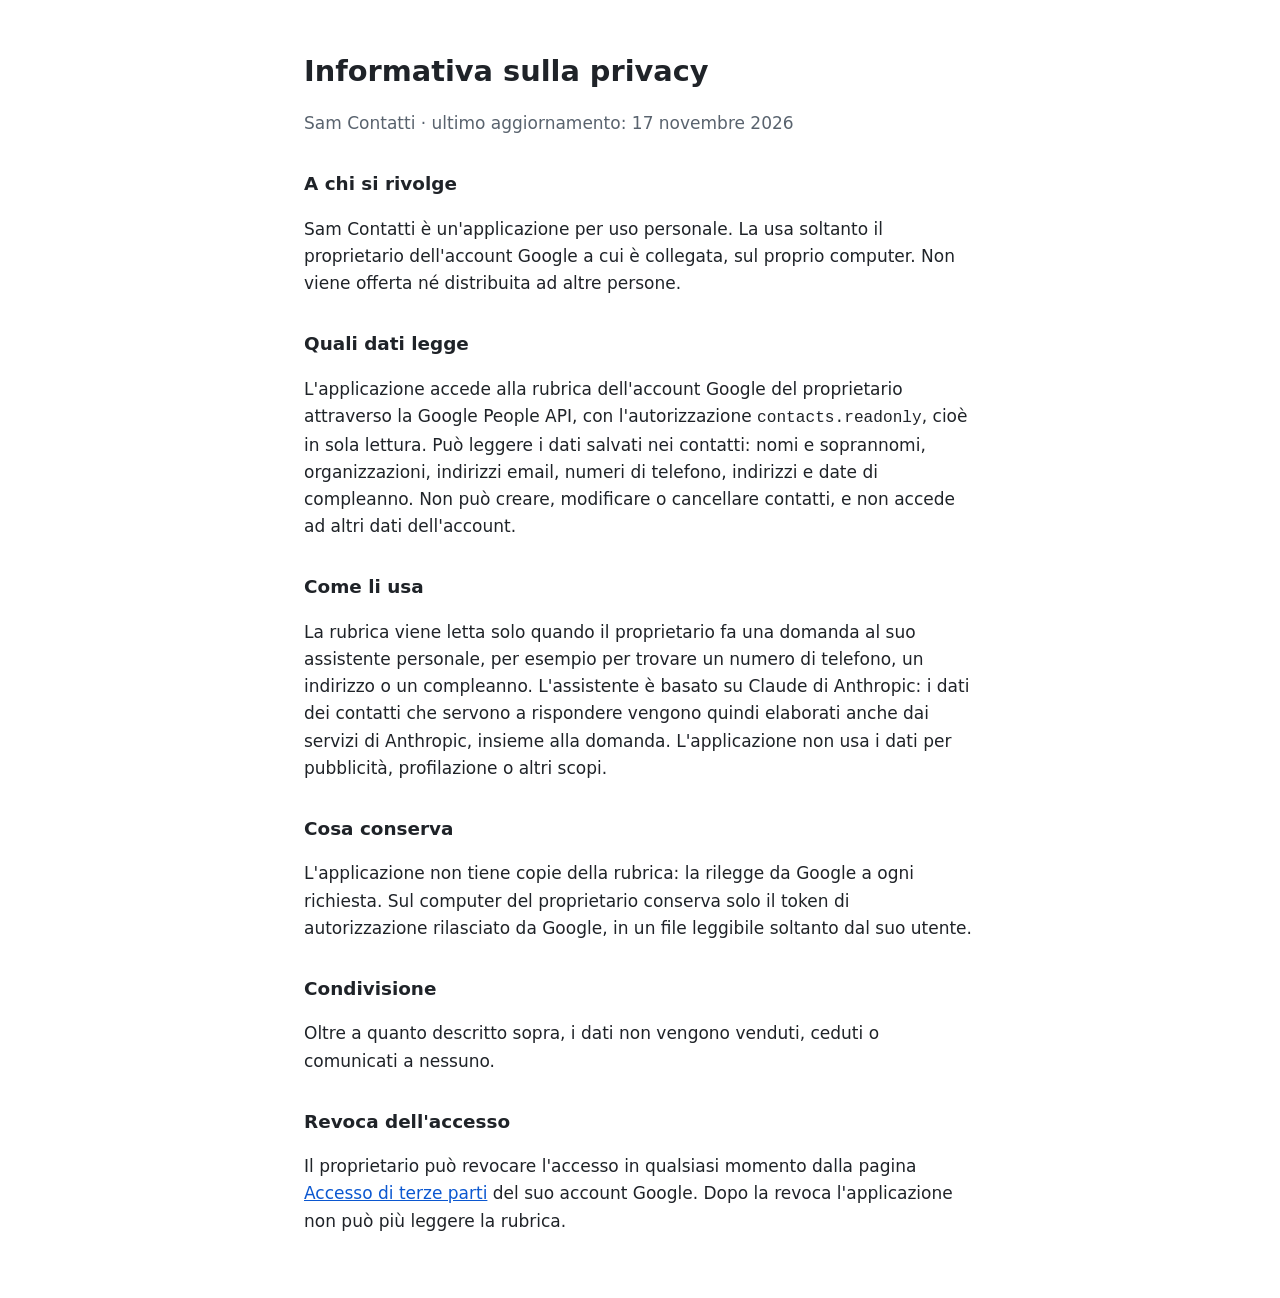
==== privacy.html @ 9b50a70a "Pagine di Sam Contatti: home page e informativa sulla privacy" ====
<!doctype html>
<html lang="it">
<head>
<meta charset="utf-8">
<meta name="viewport" content="width=device-width, initial-scale=1">
<title>Sam Contatti · Privacy</title>
<link rel="stylesheet" href="stile.css">
</head>
<body>
<main>
<h1>Informativa sulla privacy</h1>
<p class="nota">Sam Contatti · ultimo aggiornamento: 17 novembre 2026</p>

<h2>A chi si rivolge</h2>
<p>Sam Contatti è un'applicazione per uso personale. La usa soltanto il proprietario dell'account Google a cui è collegata, sul proprio computer. Non viene offerta né distribuita ad altre persone.</p>

<h2>Quali dati legge</h2>
<p>L'applicazione accede alla rubrica dell'account Google del proprietario attraverso la Google People API, con l'autorizzazione <code>contacts.readonly</code>, cioè in sola lettura. Può leggere i dati salvati nei contatti: nomi e soprannomi, organizzazioni, indirizzi email, numeri di telefono, indirizzi e date di compleanno. Non può creare, modificare o cancellare contatti, e non accede ad altri dati dell'account.</p>

<h2>Come li usa</h2>
<p>La rubrica viene letta solo quando il proprietario fa una domanda al suo assistente personale, per esempio per trovare un numero di telefono, un indirizzo o un compleanno. L'assistente è basato su Claude di Anthropic: i dati dei contatti che servono a rispondere vengono quindi elaborati anche dai servizi di Anthropic, insieme alla domanda. L'applicazione non usa i dati per pubblicità, profilazione o altri scopi.</p>

<h2>Cosa conserva</h2>
<p>L'applicazione non tiene copie della rubrica: la rilegge da Google a ogni richiesta. Sul computer del proprietario conserva solo il token di autorizzazione rilasciato da Google, in un file leggibile soltanto dal suo utente.</p>

<h2>Condivisione</h2>
<p>Oltre a quanto descritto sopra, i dati non vengono venduti, ceduti o comunicati a nessuno.</p>

<h2>Revoca dell'accesso</h2>
<p>Il proprietario può revocare l'accesso in qualsiasi momento dalla pagina <a href="https://myaccount.google.com/permissions">Accesso di terze parti</a> del suo account Google. Dopo la revoca l'applicazione non può più leggere la rubrica.</p>
</main>
</body>
</html>
---- stile.css ----
:root {
  --testo: #1f2328;
  --tenue: #59636e;
  --sfondo: #ffffff;
  --link: #0b57d0;
}
@media (prefers-color-scheme: dark) {
  :root {
    --testo: #e6edf3;
    --tenue: #9198a1;
    --sfondo: #0d1117;
    --link: #7cacf8;
  }
}
body {
  margin: 0;
  background: var(--sfondo);
  color: var(--testo);
  font: 17px/1.6 system-ui, -apple-system, "Segoe UI", Roboto, sans-serif;
}
main {
  max-width: 42rem;
  margin: 0 auto;
  padding: 3rem 1rem;
}
h1 { font-size: 1.8rem; margin: 0 0 1rem; }
h2 { font-size: 1.15rem; margin: 2rem 0 0.5rem; }
a { color: var(--link); }
code { font-size: 0.95em; }
.nota { color: var(--tenue); margin-top: 0; }
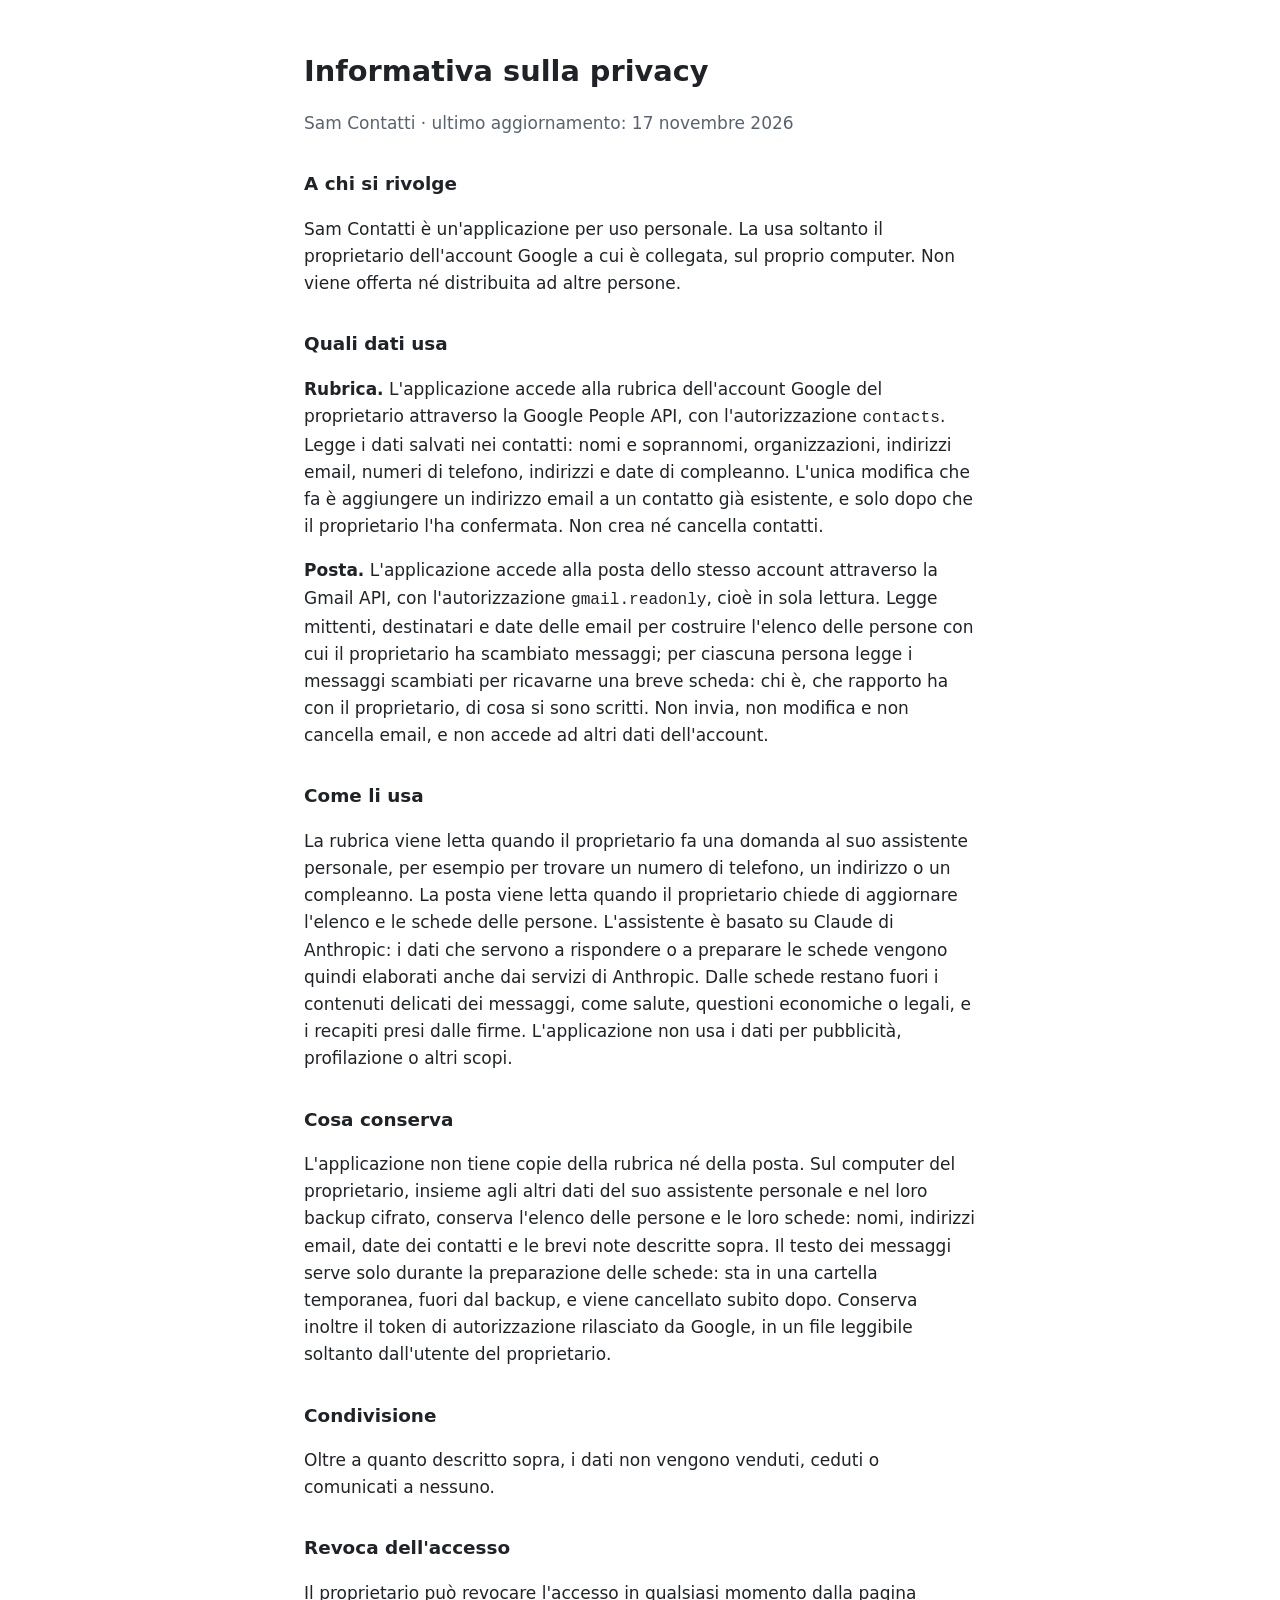
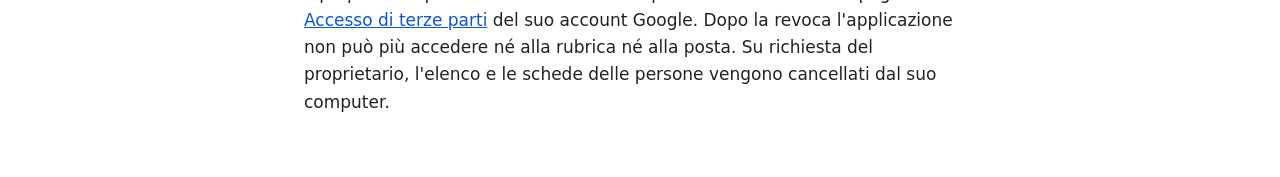
==== commit 4cbc2ce9: "Pagine aggiornate: rubrica con l'aggiunta delle email e lettura della posta Co-Authored-By: Claude O" ====
--- a/privacy.html
+++ b/privacy.html
@@ -14,20 +14,21 @@
 <h2>A chi si rivolge</h2>
 <p>Sam Contatti è un'applicazione per uso personale. La usa soltanto il proprietario dell'account Google a cui è collegata, sul proprio computer. Non viene offerta né distribuita ad altre persone.</p>
 
-<h2>Quali dati legge</h2>
-<p>L'applicazione accede alla rubrica dell'account Google del proprietario attraverso la Google People API, con l'autorizzazione <code>contacts.readonly</code>, cioè in sola lettura. Può leggere i dati salvati nei contatti: nomi e soprannomi, organizzazioni, indirizzi email, numeri di telefono, indirizzi e date di compleanno. Non può creare, modificare o cancellare contatti, e non accede ad altri dati dell'account.</p>
+<h2>Quali dati usa</h2>
+<p><strong>Rubrica.</strong> L'applicazione accede alla rubrica dell'account Google del proprietario attraverso la Google People API, con l'autorizzazione <code>contacts</code>. Legge i dati salvati nei contatti: nomi e soprannomi, organizzazioni, indirizzi email, numeri di telefono, indirizzi e date di compleanno. L'unica modifica che fa è aggiungere un indirizzo email a un contatto già esistente, e solo dopo che il proprietario l'ha confermata. Non crea né cancella contatti.</p>
+<p><strong>Posta.</strong> L'applicazione accede alla posta dello stesso account attraverso la Gmail API, con l'autorizzazione <code>gmail.readonly</code>, cioè in sola lettura. Legge mittenti, destinatari e date delle email per costruire l'elenco delle persone con cui il proprietario ha scambiato messaggi; per ciascuna persona legge i messaggi scambiati per ricavarne una breve scheda: chi è, che rapporto ha con il proprietario, di cosa si sono scritti. Non invia, non modifica e non cancella email, e non accede ad altri dati dell'account.</p>
 
 <h2>Come li usa</h2>
-<p>La rubrica viene letta solo quando il proprietario fa una domanda al suo assistente personale, per esempio per trovare un numero di telefono, un indirizzo o un compleanno. L'assistente è basato su Claude di Anthropic: i dati dei contatti che servono a rispondere vengono quindi elaborati anche dai servizi di Anthropic, insieme alla domanda. L'applicazione non usa i dati per pubblicità, profilazione o altri scopi.</p>
+<p>La rubrica viene letta quando il proprietario fa una domanda al suo assistente personale, per esempio per trovare un numero di telefono, un indirizzo o un compleanno. La posta viene letta quando il proprietario chiede di aggiornare l'elenco e le schede delle persone. L'assistente è basato su Claude di Anthropic: i dati che servono a rispondere o a preparare le schede vengono quindi elaborati anche dai servizi di Anthropic. Dalle schede restano fuori i contenuti delicati dei messaggi, come salute, questioni economiche o legali, e i recapiti presi dalle firme. L'applicazione non usa i dati per pubblicità, profilazione o altri scopi.</p>
 
 <h2>Cosa conserva</h2>
-<p>L'applicazione non tiene copie della rubrica: la rilegge da Google a ogni richiesta. Sul computer del proprietario conserva solo il token di autorizzazione rilasciato da Google, in un file leggibile soltanto dal suo utente.</p>
+<p>L'applicazione non tiene copie della rubrica né della posta. Sul computer del proprietario, insieme agli altri dati del suo assistente personale e nel loro backup cifrato, conserva l'elenco delle persone e le loro schede: nomi, indirizzi email, date dei contatti e le brevi note descritte sopra. Il testo dei messaggi serve solo durante la preparazione delle schede: sta in una cartella temporanea, fuori dal backup, e viene cancellato subito dopo. Conserva inoltre il token di autorizzazione rilasciato da Google, in un file leggibile soltanto dall'utente del proprietario.</p>
 
 <h2>Condivisione</h2>
 <p>Oltre a quanto descritto sopra, i dati non vengono venduti, ceduti o comunicati a nessuno.</p>
 
 <h2>Revoca dell'accesso</h2>
-<p>Il proprietario può revocare l'accesso in qualsiasi momento dalla pagina <a href="https://myaccount.google.com/permissions">Accesso di terze parti</a> del suo account Google. Dopo la revoca l'applicazione non può più leggere la rubrica.</p>
+<p>Il proprietario può revocare l'accesso in qualsiasi momento dalla pagina <a href="https://myaccount.google.com/permissions">Accesso di terze parti</a> del suo account Google. Dopo la revoca l'applicazione non può più accedere né alla rubrica né alla posta. Su richiesta del proprietario, l'elenco e le schede delle persone vengono cancellati dal suo computer.</p>
 </main>
 </body>
 </html>
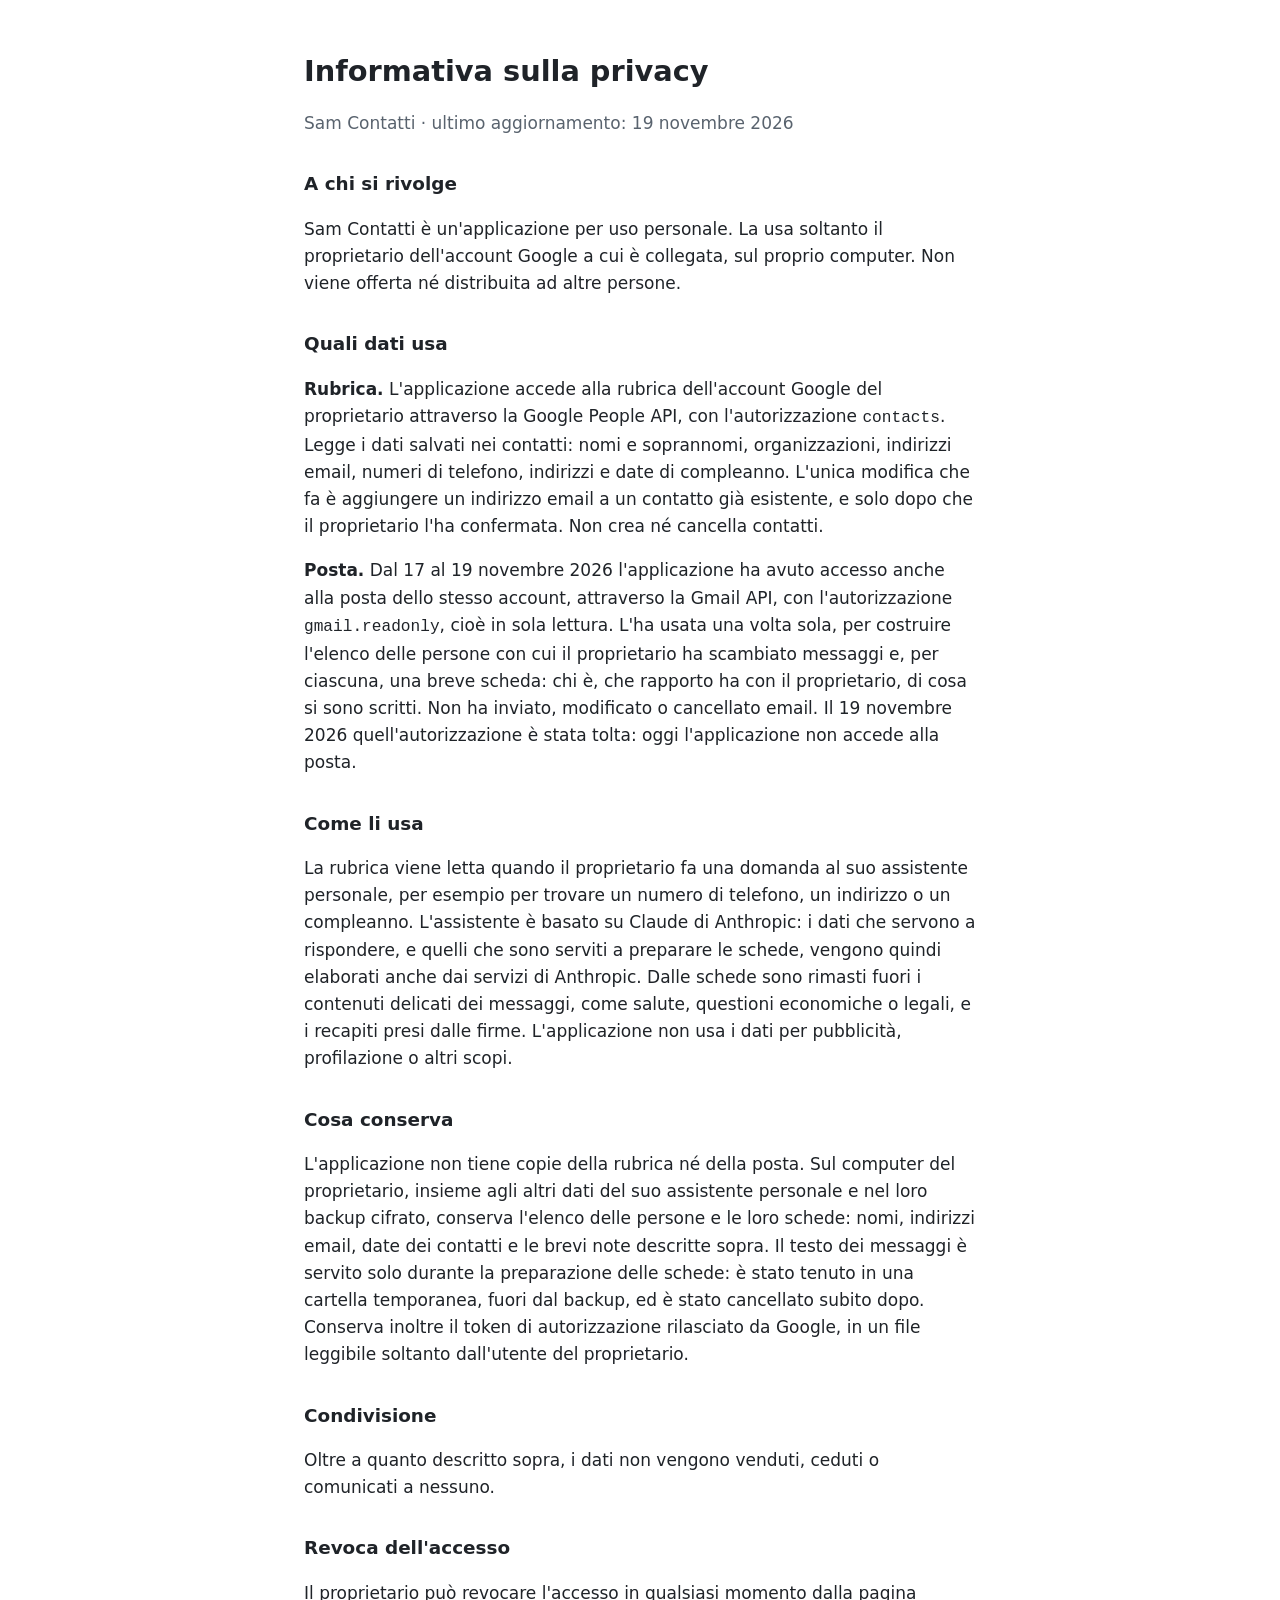
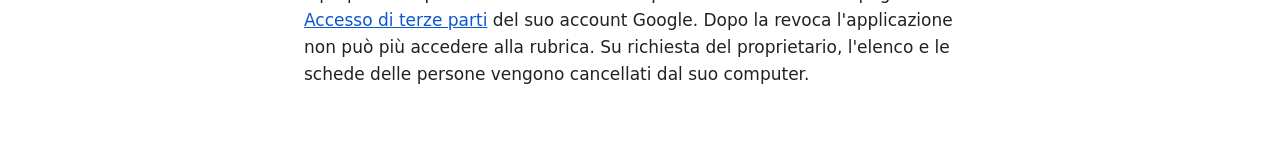
==== commit 735195c0: "Pagine aggiornate: tolta la lettura della posta (gmail.readonly), servita dal 17 al 19 novembre 2026" ====
--- a/privacy.html
+++ b/privacy.html
@@ -9,26 +9,26 @@
 <body>
 <main>
 <h1>Informativa sulla privacy</h1>
-<p class="nota">Sam Contatti · ultimo aggiornamento: 17 novembre 2026</p>
+<p class="nota">Sam Contatti · ultimo aggiornamento: 19 novembre 2026</p>
 
 <h2>A chi si rivolge</h2>
 <p>Sam Contatti è un'applicazione per uso personale. La usa soltanto il proprietario dell'account Google a cui è collegata, sul proprio computer. Non viene offerta né distribuita ad altre persone.</p>
 
 <h2>Quali dati usa</h2>
 <p><strong>Rubrica.</strong> L'applicazione accede alla rubrica dell'account Google del proprietario attraverso la Google People API, con l'autorizzazione <code>contacts</code>. Legge i dati salvati nei contatti: nomi e soprannomi, organizzazioni, indirizzi email, numeri di telefono, indirizzi e date di compleanno. L'unica modifica che fa è aggiungere un indirizzo email a un contatto già esistente, e solo dopo che il proprietario l'ha confermata. Non crea né cancella contatti.</p>
-<p><strong>Posta.</strong> L'applicazione accede alla posta dello stesso account attraverso la Gmail API, con l'autorizzazione <code>gmail.readonly</code>, cioè in sola lettura. Legge mittenti, destinatari e date delle email per costruire l'elenco delle persone con cui il proprietario ha scambiato messaggi; per ciascuna persona legge i messaggi scambiati per ricavarne una breve scheda: chi è, che rapporto ha con il proprietario, di cosa si sono scritti. Non invia, non modifica e non cancella email, e non accede ad altri dati dell'account.</p>
+<p><strong>Posta.</strong> Dal 17 al 19 novembre 2026 l'applicazione ha avuto accesso anche alla posta dello stesso account, attraverso la Gmail API, con l'autorizzazione <code>gmail.readonly</code>, cioè in sola lettura. L'ha usata una volta sola, per costruire l'elenco delle persone con cui il proprietario ha scambiato messaggi e, per ciascuna, una breve scheda: chi è, che rapporto ha con il proprietario, di cosa si sono scritti. Non ha inviato, modificato o cancellato email. Il 19 novembre 2026 quell'autorizzazione è stata tolta: oggi l'applicazione non accede alla posta.</p>
 
 <h2>Come li usa</h2>
-<p>La rubrica viene letta quando il proprietario fa una domanda al suo assistente personale, per esempio per trovare un numero di telefono, un indirizzo o un compleanno. La posta viene letta quando il proprietario chiede di aggiornare l'elenco e le schede delle persone. L'assistente è basato su Claude di Anthropic: i dati che servono a rispondere o a preparare le schede vengono quindi elaborati anche dai servizi di Anthropic. Dalle schede restano fuori i contenuti delicati dei messaggi, come salute, questioni economiche o legali, e i recapiti presi dalle firme. L'applicazione non usa i dati per pubblicità, profilazione o altri scopi.</p>
+<p>La rubrica viene letta quando il proprietario fa una domanda al suo assistente personale, per esempio per trovare un numero di telefono, un indirizzo o un compleanno. L'assistente è basato su Claude di Anthropic: i dati che servono a rispondere, e quelli che sono serviti a preparare le schede, vengono quindi elaborati anche dai servizi di Anthropic. Dalle schede sono rimasti fuori i contenuti delicati dei messaggi, come salute, questioni economiche o legali, e i recapiti presi dalle firme. L'applicazione non usa i dati per pubblicità, profilazione o altri scopi.</p>
 
 <h2>Cosa conserva</h2>
-<p>L'applicazione non tiene copie della rubrica né della posta. Sul computer del proprietario, insieme agli altri dati del suo assistente personale e nel loro backup cifrato, conserva l'elenco delle persone e le loro schede: nomi, indirizzi email, date dei contatti e le brevi note descritte sopra. Il testo dei messaggi serve solo durante la preparazione delle schede: sta in una cartella temporanea, fuori dal backup, e viene cancellato subito dopo. Conserva inoltre il token di autorizzazione rilasciato da Google, in un file leggibile soltanto dall'utente del proprietario.</p>
+<p>L'applicazione non tiene copie della rubrica né della posta. Sul computer del proprietario, insieme agli altri dati del suo assistente personale e nel loro backup cifrato, conserva l'elenco delle persone e le loro schede: nomi, indirizzi email, date dei contatti e le brevi note descritte sopra. Il testo dei messaggi è servito solo durante la preparazione delle schede: è stato tenuto in una cartella temporanea, fuori dal backup, ed è stato cancellato subito dopo. Conserva inoltre il token di autorizzazione rilasciato da Google, in un file leggibile soltanto dall'utente del proprietario.</p>
 
 <h2>Condivisione</h2>
 <p>Oltre a quanto descritto sopra, i dati non vengono venduti, ceduti o comunicati a nessuno.</p>
 
 <h2>Revoca dell'accesso</h2>
-<p>Il proprietario può revocare l'accesso in qualsiasi momento dalla pagina <a href="https://myaccount.google.com/permissions">Accesso di terze parti</a> del suo account Google. Dopo la revoca l'applicazione non può più accedere né alla rubrica né alla posta. Su richiesta del proprietario, l'elenco e le schede delle persone vengono cancellati dal suo computer.</p>
+<p>Il proprietario può revocare l'accesso in qualsiasi momento dalla pagina <a href="https://myaccount.google.com/permissions">Accesso di terze parti</a> del suo account Google. Dopo la revoca l'applicazione non può più accedere alla rubrica. Su richiesta del proprietario, l'elenco e le schede delle persone vengono cancellati dal suo computer.</p>
 </main>
 </body>
 </html>
